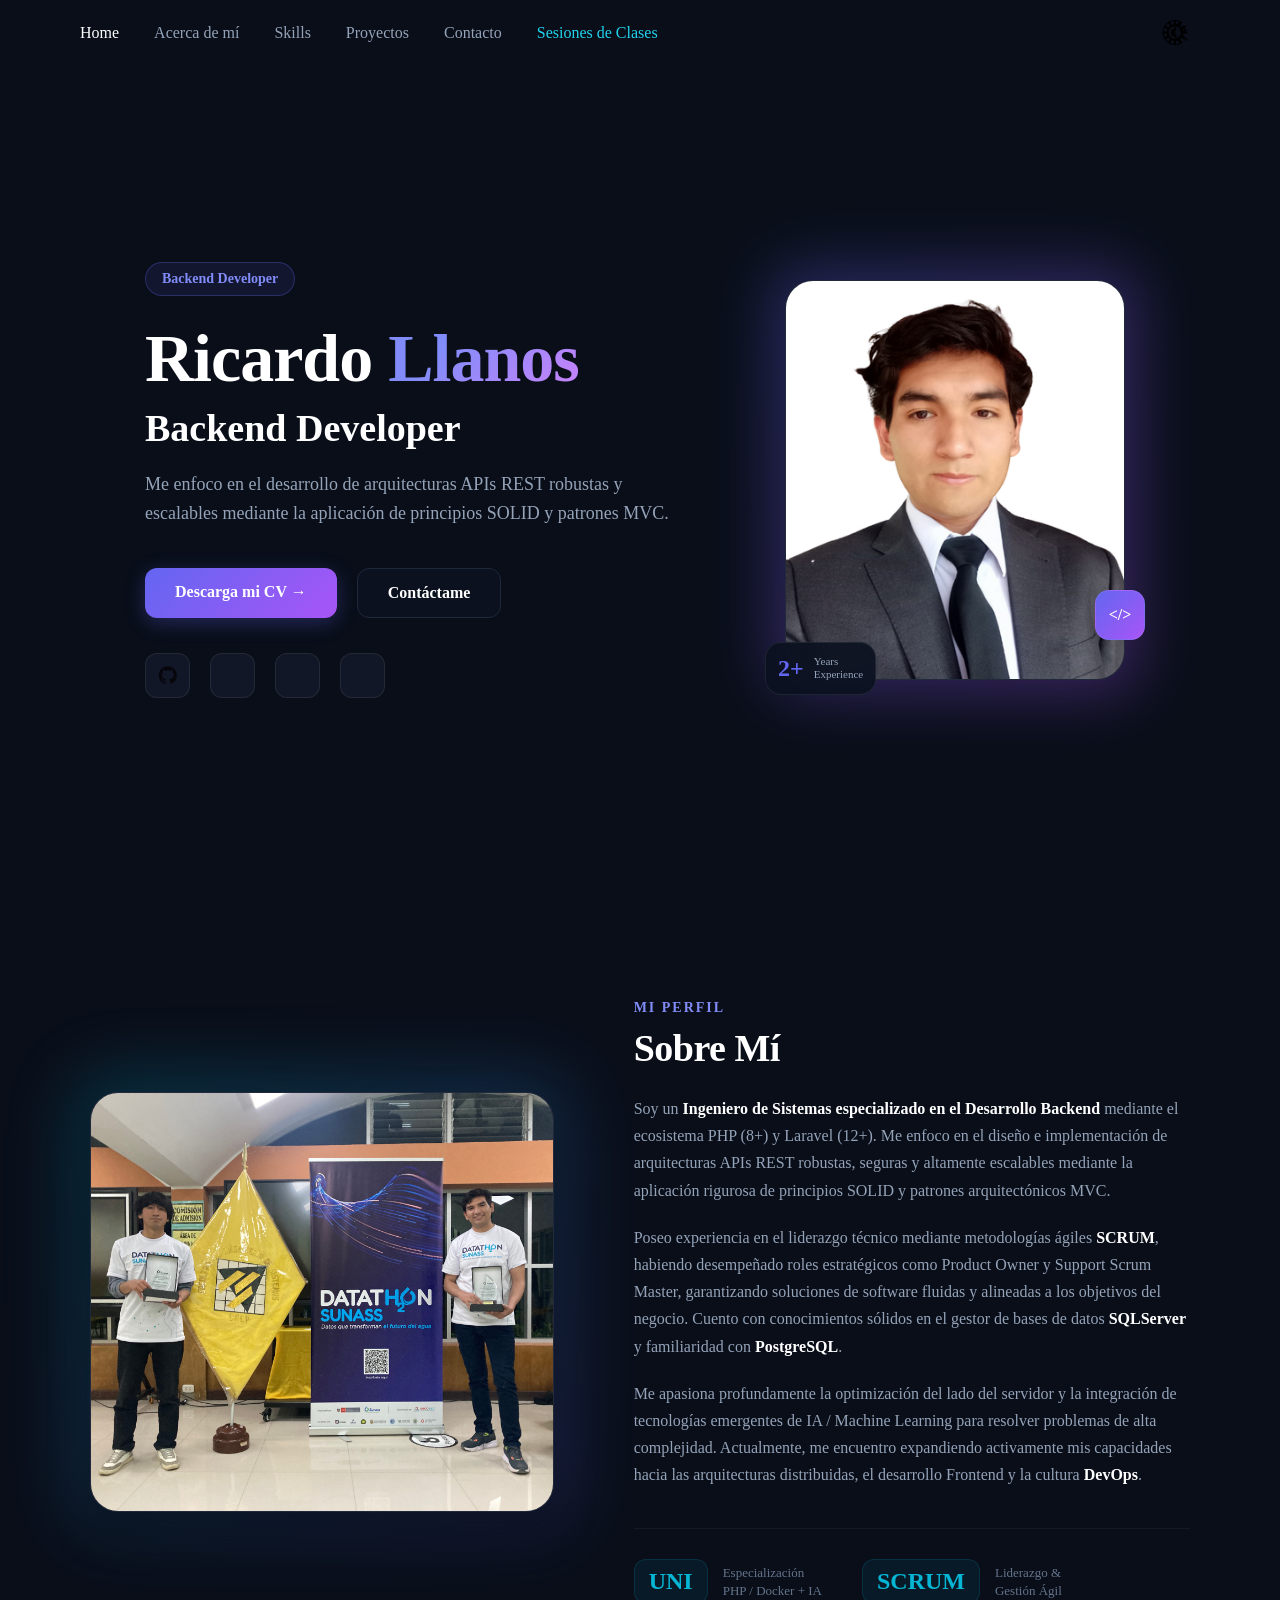
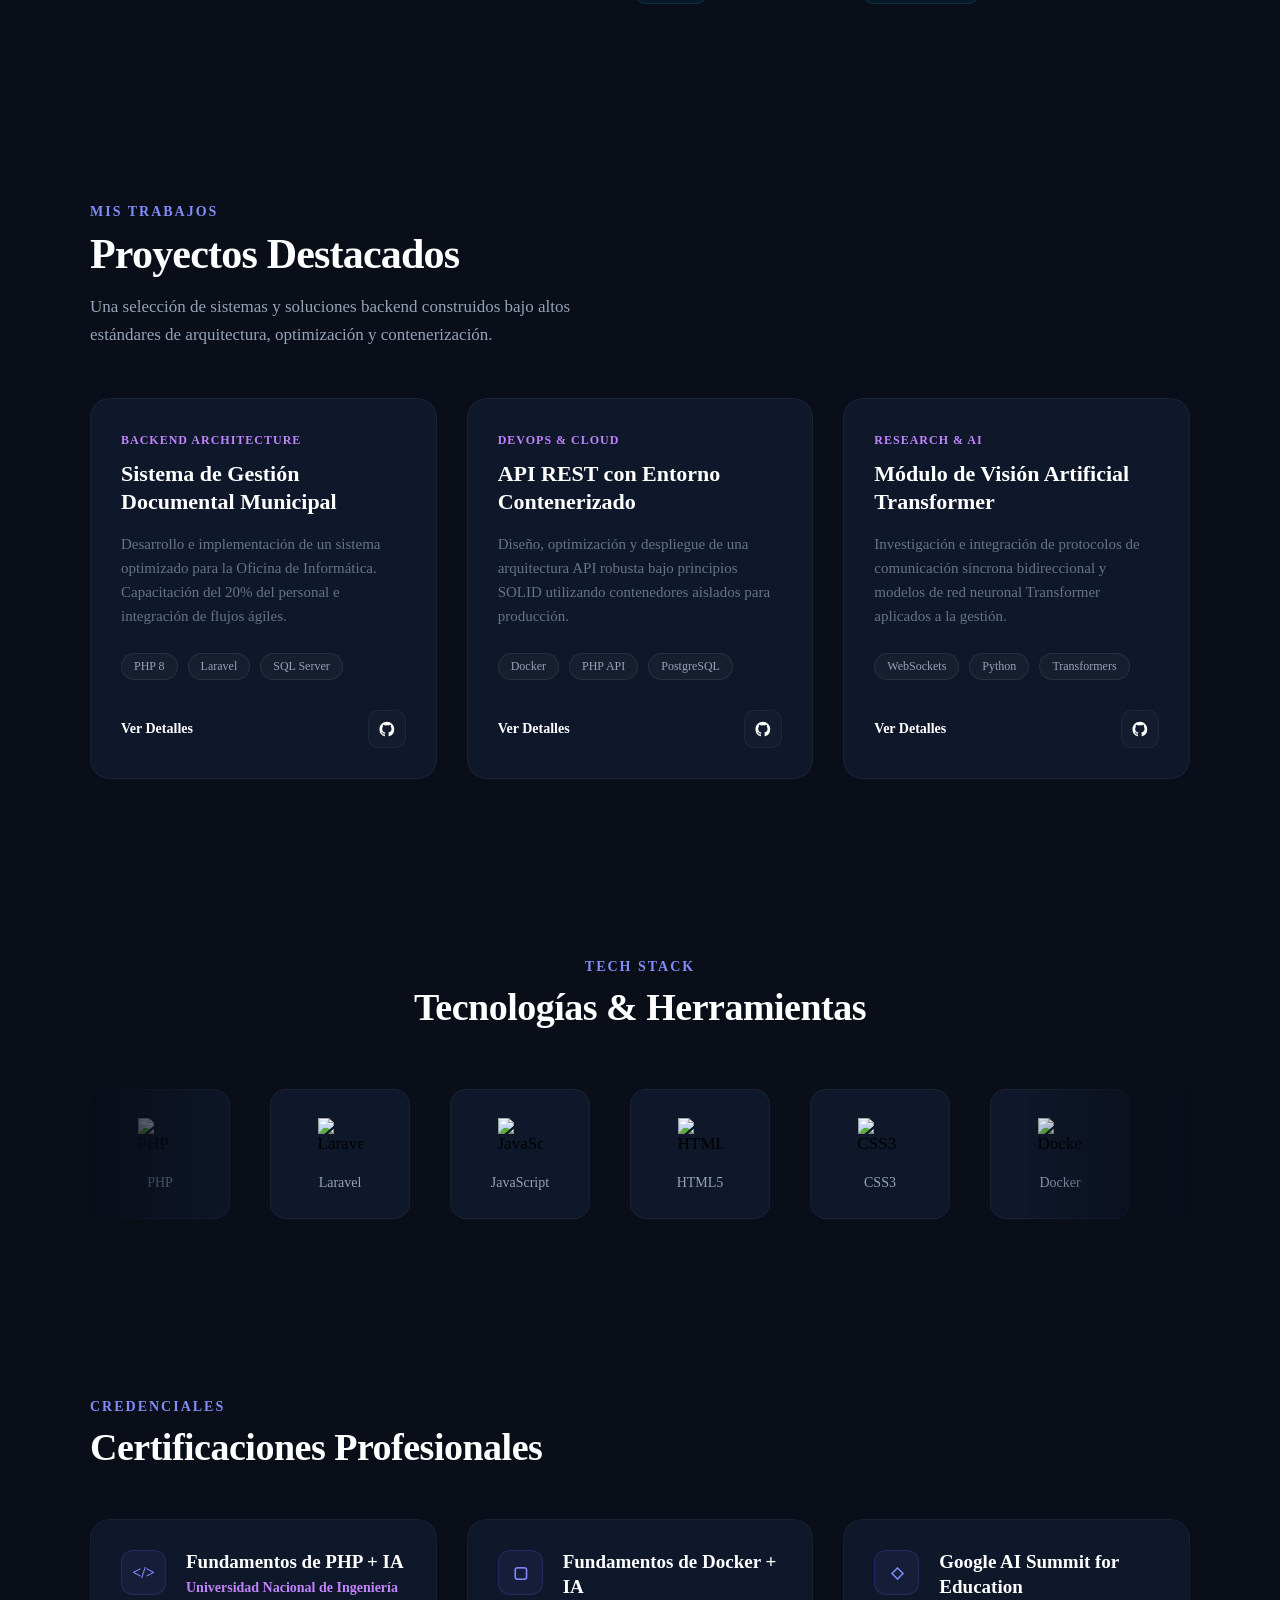
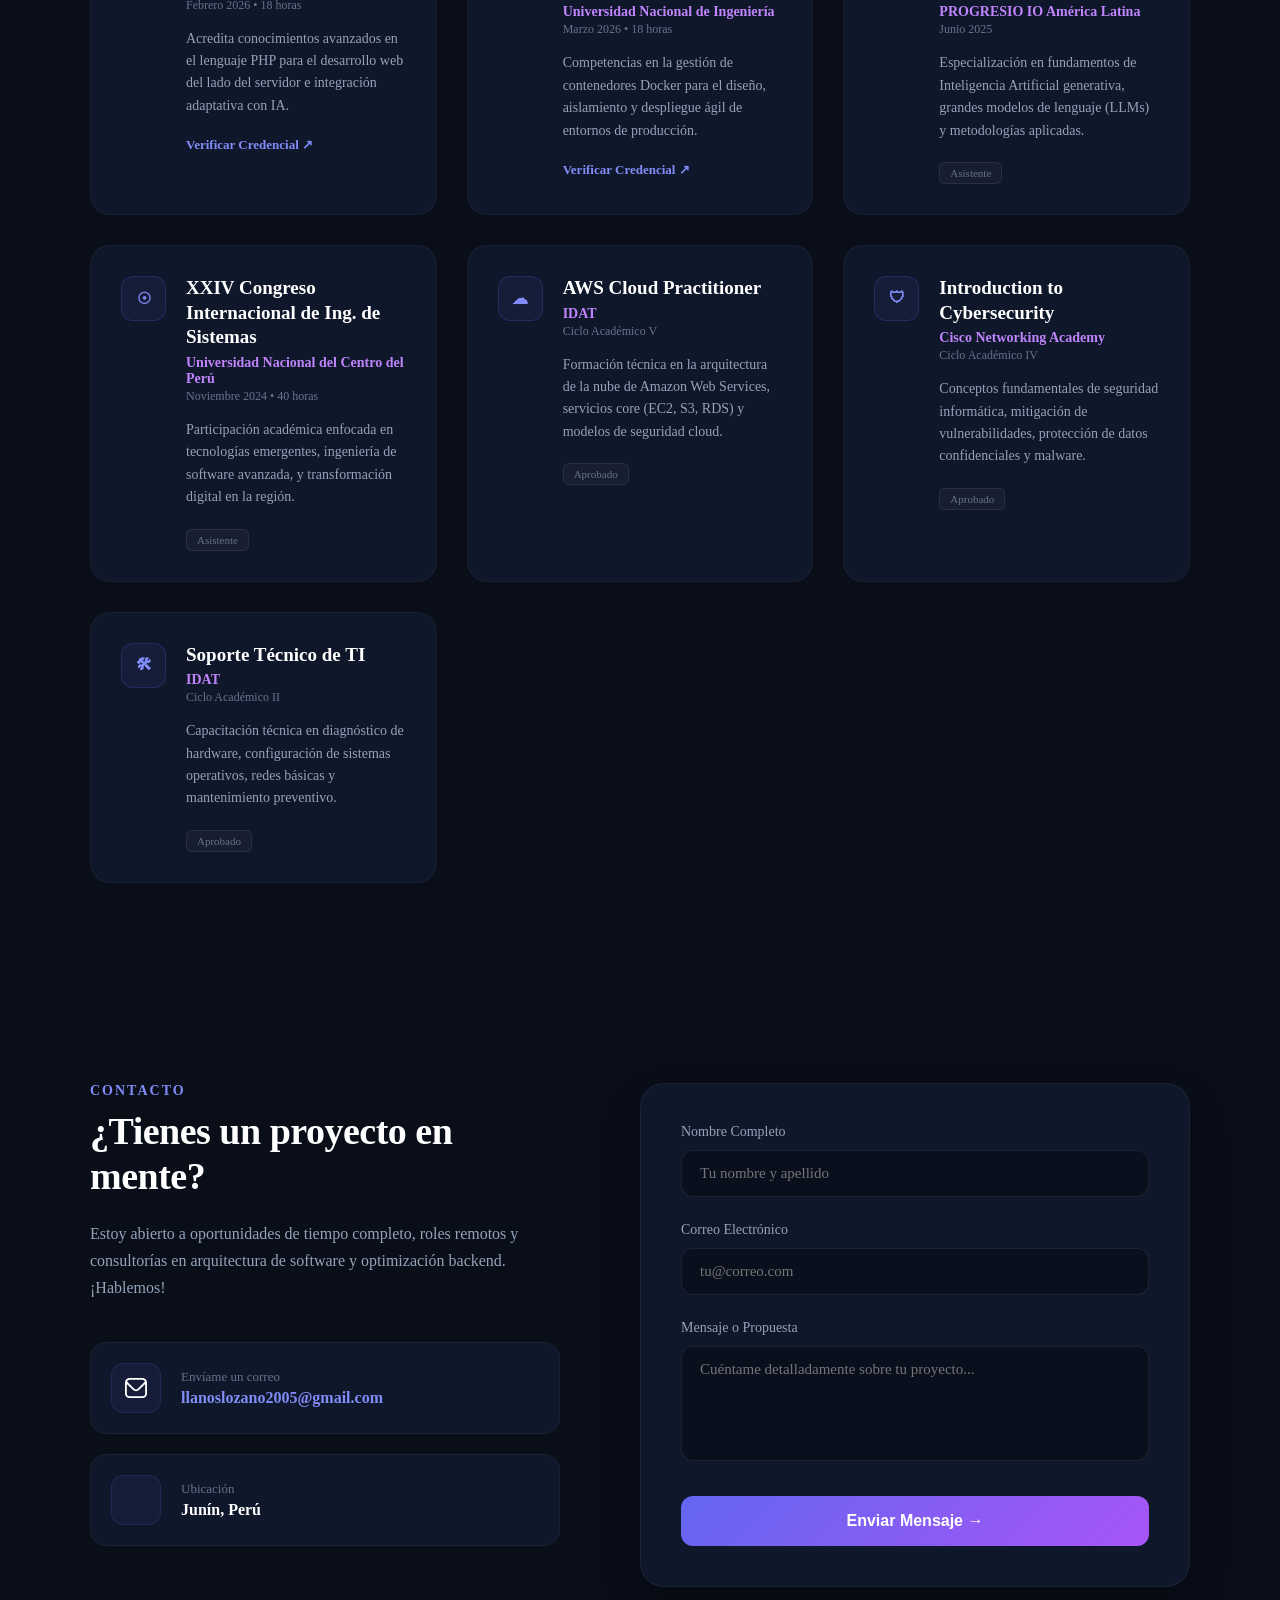
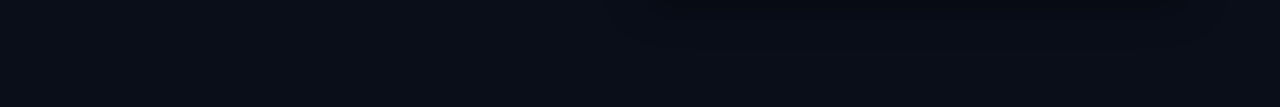
==== index.html @ 182a77c6 "Portfolio terminado" ====
<!DOCTYPE html>
<html lang="es">
    <head>
        <meta charset="UTF-8">
        <meta name="width" content="viewport=device-width, initial-scale=1.0">
        <title>Portafolio Personal</title>
        <link rel="stylesheet" href="public/css/styles.css">
        <link rel="stylesheet" href="public/css/navbar.css">
        <link rel="stylesheet" href="public/css/hero.css">
        <link rel="stylesheet" href="public/css/projects.css">
        <link rel="stylesheet" href="public/css/skills.css">
        <link rel="stylesheet" href="public/css/certifications.css">
        <link rel="stylesheet" href="public/css/about.css">
        <link rel="stylesheet" href="public/css/contact.css">
        <link rel="stylesheet" href="public/css/sesiones.css">
        
        <link rel="icon" href="">

        <script src="public/js/includeComponents.js" defer></script>
    </head>
    <body>
        <!-- Div principal que será sobreescrito en cada momento -->
        <div data-component="navbar">
            </div>

        <main>
            <div data-component="hero"></div>

            <div data-component="about"></div>
            
            <div data-component="projects"></div>

            <div data-component="skills"></div>
            <div data-component="certifications"></div>
            <div data-component="contact"></div>

            <div data-component="sesiones-clase"></div>
        </main>

    </body>
</html>
---- public/css/styles.css ----
* {
    box-sizing: border-box;
    padding: 0;
    margin: 0;
}

html{
    font-size: 62.5%;
}

:root{
    --var-light-background: #F9F9FD;
    --var-dark-background: #090E19;
}

body{
    /* width: 100%; */
    /* height: 100vh; */

    font-size: 1.7rem;
}
---- public/css/navbar.css ----
.navbar {
    display: flex;
    justify-content: space-between;
    align-items: center;
    padding: 2rem 8rem;
    background: transparent;
    position: fixed;
    top: 0;
    width: 100%;
    box-sizing: border-box;
    z-index: 1000;
}

.navbar-logo a {
    color: #ffffff;
    font-size: 2.4rem; /* Aumentado a 24px */
    font-weight: 700;
    text-decoration: none;
}

.navbar-logo .dot {
    color: #6366f1;
}

.navbar-links {
    display: flex;
    list-style: none;
    gap: 3.5rem; /* Más separación entre links */
    margin: 0;
    padding: 0;
}

.navbar-links a {
    color: #94a3b8;
    text-decoration: none;
    font-size: 1.6rem; /* Aumentado a 16px para que no sea imperceptible */
    font-weight: 500;
    transition: color 0.3s ease;
}

.navbar-links a:hover, 
.navbar-links a.active {
    color: #ffffff;
}

/* --- Corrección Técnica del Botón SVG Switch --- */
.theme-toggle {
    background: transparent;
    border: none;
    cursor: pointer;
    padding: 0;
    /* Le damos dimensiones explícitas al botón contenedor */
    width: 5rem;  /* 50px */
    height: 2.5rem; /* 25px */
    display: flex;
    align-items: center;
    justify-content: center;
}

.theme-icon-svg {
    width: 100%;
    height: 100%;
    /* Asegura que el SVG no se desborde ni se achique de forma extraña */
    display: block; 
}
---- public/css/hero.css ----
.hero-section {
    display: flex;
    align-items: center;
    justify-content: center;
    min-height: 100vh;
    width: 100%;
    /* Tu color de fondo exacto del archivo global */
    background-color: #090E19; 
    padding: 12rem 2rem 6rem 2rem;
    box-sizing: border-box;
}

.hero-container {
    display: grid;
    /* Forzamos dos columnas fijas: texto (55rem = 550px) y foto (36rem = 360px) */
    grid-template-columns: 55rem 36rem;
    /* La distancia exacta y controlada entre los dos bloques */
    gap: 8rem; 
    width: 100%;
    max-width: 100rem; /* Evita que se expandan más allá de 1000px en monitores grandes */
    align-items: center;
    justify-content: center;
}

/* --- Bloque de Información (Tamaños Escalados Correctamente) --- */
.hero-content {
    width: 100%;
}

.badge {
    background: rgba(99, 102, 241, 0.1);
    border: 0.1rem solid rgba(99, 102, 241, 0.3);
    color: #818cf8;
    padding: 0.8rem 1.6rem;
    border-radius: 5rem;
    font-size: 1.4rem; /* 14px */
    font-weight: 600;
    display: inline-block;
    margin-bottom: 2.5rem;
}

.hero-title {
    font-size: 6.8rem; /* 68px - Ahora sí se notará imponente */
    font-weight: 800;
    line-height: 1.1;
    color: #ffffff;
    margin-bottom: 1rem;
    letter-spacing: -0.1rem;
}

.text-gradient {
    background: linear-gradient(135deg, #818cf8 30%, #c084fc 90%);
    -webkit-background-clip: text;
    -webkit-text-fill-color: transparent;
}

.hero-subtitle {
    font-size: 3.8rem; /* 38px */
    font-weight: 700;
    color: #ffffff;
    margin-bottom: 2rem;
}

.hero-description {
    color: #94a3b8; /* Gris intermedio de alta legibilidad */
    font-size: 1.8rem; /* 18px */
    line-height: 1.6;
    margin-bottom: 4rem;
}

/* --- Botones --- */
.hero-actions {
    display: flex;
    gap: 2rem;
}

.btn {
    padding: 1.5rem 3rem;
    border-radius: 1.2rem;
    font-size: 1.6rem; /* 16px */
    font-weight: 600;
    text-decoration: none;
    transition: all 0.2s ease;
    display: inline-block;
}

.btn-primary {
    background: linear-gradient(135deg, #6366f1, #a855f7);
    color: white;
    box-shadow: 0 0.5rem 2rem rgba(99, 102, 241, 0.3);
}

.btn-secondary {
    border: 0.1rem solid #1e293b;
    color: white;
    background: rgba(15, 23, 42, 0.4);
}

/* --- Bloque de la Imagen --- */
.hero-visual {
    /* display: none; */
    display: flex;
    justify-content: center;
    width: 100%;
}

.profile-card-wrapper {
    position: relative;
    width: 34rem; /* Ancho fijo para la tarjeta */
    height: 40rem;
}

.profile-card-glow {
    position: absolute;
    top: -1.5rem; left: -1.5rem; right: -1.5rem; bottom: -1.5rem;
    background: linear-gradient(135deg, #6366f1, #a855f7);
    border-radius: 3.2rem;
    filter: blur(3rem);
    opacity: 0.3;
    z-index: 1;
}

.profile-card {
    position: relative;
    width: 100%;
    height: 100%;
    background: #0f172a;
    border: 0.1rem solid rgba(255, 255, 255, 0.08);
    border-radius: 2.8rem;
    overflow: hidden;
    z-index: 2;
}

.profile-img {
    width: 100%;
    height: 100%;
    object-fit: cover;
}

/* Badges Flotantes */
.floating-badge {
    position: absolute;
    background: rgba(11, 17, 32, 0.9);
    border: 0.1rem solid rgba(255, 255, 255, 0.08);
    backdrop-filter: blur(1.2rem);
    border-radius: 1.6rem;
    padding: 1.2rem;
    z-index: 3;
}

.badge-experience {
    bottom: -1.5rem;
    left: -2rem;
    display: flex;
    align-items: center;
    gap: 1rem;
}

.badge-number {
    font-size: 2.4rem;
    font-weight: 800;
    color: #6366f1;
}

.badge-text {
    font-size: 1.1rem;
    color: #94a3b8;
    line-height: 1.2;
}

.badge-code {
    bottom: 4rem;
    right: -2rem;
    background: linear-gradient(135deg, #6366f1, #a855f7);
    width: 5rem;
    height: 5rem;
    display: flex;
    align-items: center;
    justify-content: center;
    border-radius: 1.4rem;
}

.code-icon {
    font-size: 1.6rem;
    font-weight: 700;
    color: white;
}

/* --- Estilos para los nuevos Iconos de Redes Sociales --- */
.hero-socials {
    display: flex;
    gap: 2rem;
    margin-top: 3.5rem;
    align-items: center;
}

.social-link {
    display: flex;
    align-items: center;
    justify-content: center;
    width: 4.5rem;  /* 45px */
    height: 4.5rem; /* 45px */
    background: #111726; /* Fondo oscuro sutil para la burbuja del icono */
    border: 0.1rem solid rgba(255, 255, 255, 0.08);
    border-radius: 1.2rem;
    transition: all 0.2s ease;
    text-decoration: none;
}

.social-icon {
    width: 2.2rem;  /* 22px de tamaño interno */
    height: 2.2rem;
    fill: #ffffff;  /* Color por defecto para tus iconos dinámicos */
    transition: transform 0.2s ease;
}

/* Forzamos a blanco el icono de GitHub que trae un color oscuro por defecto en el path */
.social-link use[xlink\:href*="github"] {
    filter: invert(1) brightness(2);
}

/* Efectos Hover del diseño original */
.social-link:hover {
    background: rgba(99, 102, 241, 0.1);
    border-color: var(--accent-purple);
    transform: translateY(-0.3rem);
}

.social-link:hover .social-icon {
    transform: scale(1.1);
}

/* Media Queries - Responsivo */
@media (max-width: 1024px) {
    .hero-container {
        grid-template-columns: 1fr;
        gap: 4rem;
        max-width: 100%;
    }

    .hero-visual {
        width: 100%;
        max-width: 36rem;
        margin: 0 auto;
    }

    .profile-card-wrapper {
        width: 30rem;
        height: 35rem;
    }
}

@media (max-width: 768px) {
    .hero-section {
        padding: 8rem 1.5rem 4rem 1.5rem;
    }

    .hero-container {
        gap: 3rem;
    }

    .hero-title {
        font-size: 4.8rem;
    }

    .hero-subtitle {
        font-size: 2.8rem;
    }

    .hero-description {
        font-size: 1.6rem;
    }

    .hero-actions {
        flex-direction: column;
        gap: 1rem;
    }

    .btn {
        width: 100%;
        text-align: center;
    }

    .profile-card-wrapper {
        width: 25rem;
        height: 30rem;
    }
}
---- public/css/projects.css ----
.projects-section {
    display: flex;
    align-items: center;
    justify-content: center;
    width: 100%;
    background-color: #090E19; /* Mantiene tu fondo global */
    padding: 10rem 2rem;
    box-sizing: border-box;
}

.projects-container {
    display: flex;
    flex-direction: column;
    width: 100%;
    max-width: 110rem; /* Alineado exactamente con el ancho máximo del Hero */
    gap: 5rem;
}

/* --- Bloque de Encabezado Izquierdo --- */
.projects-header {
    max-width: 50rem;
    display: flex;
    flex-direction: column;
}

.projects-subtitle {
    color: #818cf8;
    font-size: 1.4rem;
    font-weight: 600;
    text-transform: uppercase;
    letter-spacing: 0.2rem;
    margin-bottom: 1rem;
}

.projects-title {
    font-size: 4.2rem; /* Tamaño proporcional y limpio */
    font-weight: 800;
    color: #ffffff;
    margin-bottom: 1.5rem;
    letter-spacing: -0.08rem;
}

.projects-description {
    color: #94a3b8;
    font-size: 1.7rem;
    line-height: 1.6;
}

/* --- Cuadrícula de Tarjetas (Grid de 3 Columnas) --- */
.projects-grid {
    display: grid;
    grid-template-columns: repeat(auto-fit, minmax(32rem, 1fr));
    gap: 3rem;
    width: 100%;
}

/* --- Tarjeta Estilo Minimalista/Glow --- */
.project-card {
    background: #0f172a;
    border: 0.1rem solid rgba(255, 255, 255, 0.05);
    border-radius: 2rem;
    padding: 3rem;
    display: flex;
    flex-direction: column;
    justify-content: space-between;
    transition: all 0.3s ease;
    position: relative;
}

.project-card:hover {
    transform: translateY(-0.5rem);
    border-color: rgba(99, 102, 241, 0.3);
    box-shadow: 0 1rem 3rem rgba(0, 0, 0, 0.4);
}

.project-category {
    color: #c084fc; /* Morado neón sutil */
    font-size: 1.2rem;
    font-weight: 600;
    text-transform: uppercase;
    letter-spacing: 0.1rem;
    display: inline-block;
    margin-bottom: 1.2rem;
}

.project-card-title {
    font-size: 2.2rem;
    font-weight: 700;
    color: #ffffff;
    margin-bottom: 1.5rem;
    line-height: 1.3;
}

.project-card-description {
    color: #64748b;
    font-size: 1.5rem;
    line-height: 1.6;
    margin-bottom: 2.5rem;
}

/* --- Etiquetas de Tecnologías --- */
.project-tags {
    display: flex;
    flex-wrap: wrap;
    gap: 1rem;
    margin-bottom: 3rem;
}

.tag {
    background: rgba(255, 255, 255, 0.03);
    border: 0.1rem solid rgba(255, 255, 255, 0.08);
    color: #94a3b8;
    padding: 0.5rem 1.2rem;
    border-radius: 5rem;
    font-size: 1.2rem;
    font-weight: 500;
}

/* --- Enlaces de Acción Internos --- */
.project-links {
    display: flex;
    align-items: center;
    justify-content: space-between;
    margin-top: auto; /* Empuja los botones al final de la tarjeta */
}

.btn-project-primary {
    color: #ffffff;
    font-size: 1.4rem;
    font-weight: 600;
    text-decoration: none;
    transition: color 0.2s ease;
}

.btn-project-primary:hover {
    color: #818cf8;
}

.btn-project-icon {
    display: flex;
    align-items: center;
    justify-content: center;
    width: 3.8rem;
    height: 3.8rem;
    background: rgba(255, 255, 255, 0.02);
    border: 0.1rem solid rgba(255, 255, 255, 0.05);
    border-radius: 1rem;
    transition: all 0.2s ease;
}

.btn-project-icon svg {
    width: 1.8rem;
    height: 1.8rem;
    filter: invert(1) brightness(2); /* Mantiene tu icono de GitHub blanco */
}

.btn-project-icon:hover {
    background: rgba(99, 102, 241, 0.1);
    border-color: #6366f1;
}
---- public/css/skills.css ----
.skills-section {
    display: flex;
    align-items: center;
    justify-content: center;
    width: 100%;
    background-color: #090E19; /* Tu color de fondo global */
    padding: 8rem 2rem;
    box-sizing: border-box;
    overflow: hidden;
}

.skills-container {
    display: flex;
    flex-direction: column;
    width: 100%;
    max-width: 110rem; /* Mismo límite horizontal del Hero y Proyectos */
    gap: 4rem;
}

/* --- Encabezado centrado al estilo de la sección --- */
.skills-header {
    text-align: center;
    display: flex;
    flex-direction: column;
    align-items: center;
}

.skills-subtitle {
    color: #818cf8;
    font-size: 1.4rem;
    font-weight: 600;
    text-transform: uppercase;
    letter-spacing: 0.2rem;
    margin-bottom: 1rem;
}

.skills-title {
    font-size: 3.8rem;
    font-weight: 800;
    color: #ffffff;
    letter-spacing: -0.05rem;
}

/* --- Contenedor del Carrusel (Maneja el efecto difuminado) --- */
.skills-slider-wrapper {
    position: relative;
    width: 100%;
    overflow: hidden;
    padding: 2rem 0;
    /* Crea la máscara de degradado en los extremos (Mockup guía) */
    mask-image: linear-gradient(to right, transparent, #000 15%, #000 85%, transparent);
    -webkit-mask-image: linear-gradient(to right, transparent, #000 15%, #000 85%, transparent);
}

/* --- El riel de animación que desplaza los grupos --- */
.skills-track {
    display: flex;
    width: max-content;
}

.skills-group {
    display: flex;
    align-items: center;
    justify-content: space-around;
    gap: 4rem; /* Separación simétrica de las tarjetas */
    padding-right: 4rem; /* Asegura un espaciado continuo con el clon */
    /* Animación lineal infinita: tarda 25s en dar una vuelta completa */
    animation: scroll-infinite 25s linear infinite;
}

/* Pausa la animación cuando el usuario pone el cursor encima (Interactividad fluida) */
.skills-slider-wrapper:hover .skills-group {
    animation-play-state: paused;
}

/* --- Estilo de Tarjeta Individual --- */
.skill-card {
    background: #0f172a;
    border: 0.1rem solid rgba(255, 255, 255, 0.05);
    border-radius: 1.6rem;
    width: 14rem;   /* Ancho fijo proporcional */
    height: 13rem;  /* Alto fijo proporcional */
    display: flex;
    flex-direction: column;
    align-items: center;
    justify-content: center;
    gap: 1.2rem;
    transition: all 0.3s ease;
    cursor: default;
}

.skill-card img {
    width: 4.5rem; /* Tamaño óptimo del logo */
    height: 4.5rem;
    object-fit: contain;
    transition: transform 0.3s ease;
}

.skill-card span {
    color: #94a3b8;
    font-size: 1.4rem;
    font-weight: 500;
    transition: color 0.3s ease;
}

/* Forzamos filtro blanco al logo de GitHub para que contraste */
.skill-card img.icon-white {
    filter: invert(1) brightness(2);
}

/* --- Efecto Hover (Iluminación sutil al diseño) --- */
.skill-card:hover {
    transform: translateY(-0.4rem);
    border-color: rgba(99, 102, 241, 0.25);
    background: rgba(15, 23, 42, 0.8);
    box-shadow: 0 0.8rem 2rem rgba(0, 0, 0, 0.3);
}

.skill-card:hover img {
    transform: scale(1.1);
}

.skill-card:hover span {
    color: #ffffff;
}

/* --- Keyframes de la Animación de Desplazamiento --- */
@keyframes scroll-infinite {
    0% {
        transform: translateX(0);
    }
    100% {
        /* Desplaza exactamente el 100% de un grupo completo */
        transform: translateX(-100%);
    }
}
---- public/css/certifications.css ----
.certifications-section {
    display: flex;
    align-items: center;
    justify-content: center;
    width: 100%;
    background-color: #090E19; /* Tu color de fondo global */
    padding: 8rem 2rem 10rem 2rem; /* Espaciado proporcional */
    box-sizing: border-box;
}

.certifications-container {
    display: flex;
    flex-direction: column;
    width: 100%;
    max-width: 110rem; /* Ajustado perfectamente al layout del Hero y Proyectos */
    gap: 5rem;
}

/* --- Encabezado --- */
.certifications-header {
    display: flex;
    flex-direction: column;
}

.certifications-subtitle {
    color: #818cf8;
    font-size: 1.4rem;
    font-weight: 600;
    text-transform: uppercase;
    letter-spacing: 0.2rem;
    margin-bottom: 1rem;
}

.certifications-title {
    font-size: 3.8rem;
    font-weight: 800;
    color: #ffffff;
    letter-spacing: -0.05rem;
}

/* --- Cuadrícula Rejilla de Certificados --- */
.certifications-grid {
    display: grid;
    /* Genera columnas simétricas basadas en tu mockup, mínimo de 320px */
    grid-template-columns: repeat(auto-fit, minmax(32rem, 1fr));
    gap: 3rem;
    width: 100%;
}

/* --- Estilo de Tarjeta (Cuadros de Referencia) --- */
.certification-card {
    background: #0f172a;
    border: 0.1rem solid rgba(255, 255, 255, 0.04);
    border-radius: 2rem;
    padding: 3rem;
    display: flex;
    gap: 2rem; /* Separa el icono decorativo del texto */
    align-items: flex-start;
    transition: all 0.3s ease;
}

.certification-card:hover {
    transform: translateY(-0.4rem);
    border-color: rgba(168, 85, 247, 0.25); /* Glow morado neón sutil al pasar el mouse */
    box-shadow: 0 1rem 3rem rgba(0, 0, 0, 0.35);
}

/* --- Contenedor del Icono --- */
.cert-icon-wrapper {
    background: rgba(99, 102, 241, 0.08);
    border: 0.1rem solid rgba(99, 102, 241, 0.2);
    width: 4.5rem;
    height: 4.5rem;
    border-radius: 1.2rem;
    display: flex;
    align-items: center;
    justify-content: center;
    flex-shrink: 0; /* Evita que el cuadro del icono se deforme si hay mucho texto */
}

.cert-icon {
    font-size: 1.6rem;
    font-weight: 700;
    color: #818cf8;
}

/* --- Textos de Información Interna --- */
.cert-info {
    display: flex;
    flex-direction: column;
    width: 100%;
}

.cert-card-title {
    font-size: 1.9rem;
    font-weight: 700;
    color: #ffffff;
    line-height: 1.3;
    margin-bottom: 0.5rem;
}

.cert-issuer {
    color: #c084fc; /* Tono morado sutil para la entidad */
    font-size: 1.4rem;
    font-weight: 600;
    margin-bottom: 0.2rem;
}

.cert-date {
    color: #64748b;
    font-size: 1.2rem;
    font-weight: 500;
    margin-bottom: 1.5rem;
}

.cert-description {
    color: #94a3b8;
    font-size: 1.4rem;
    line-height: 1.6;
    margin-bottom: 2rem;
}

/* --- Enlaces de Verificación de Credenciales --- */
.btn-cert-verify {
    color: #818cf8;
    font-size: 1.3rem;
    font-weight: 600;
    text-decoration: none;
    align-self: flex-start;
    transition: color 0.2s ease;
}

.btn-cert-verify:hover {
    color: #c084fc;
    text-decoration: underline;
}

/* Estado de asistencia o complementario */
.cert-status-badge {
    background: rgba(255, 255, 255, 0.03);
    border: 0.1rem solid rgba(255, 255, 255, 0.08);
    color: #64748b;
    padding: 0.4rem 1rem;
    border-radius: 0.6rem;
    font-size: 1.1rem;
    font-weight: 500;
    align-self: flex-start;
}
---- public/css/about.css ----
.about-section {
    display: flex;
    align-items: center;
    justify-content: center;
    width: 100%;
    background-color: #090E19; /* Tu color de fondo global */
    padding: 10rem 2rem;
    box-sizing: border-box;
    overflow: hidden;
}

.about-container {
    display: flex;
    align-items: center;
    justify-content: center;
    width: 100%;
    max-width: 110rem; /* Mismo límite horizontal de las demás secciones */
    gap: 8rem; /* Separación balanceada entre la foto y el texto */
}

/* --- Bloque Izquierdo: Estructura de la Foto --- */
.about-visual {
    flex: 1;
    display: flex;
    justify-content: flex-start;
    min-width: 34rem;
}

.about-image-wrapper {
    position: relative;
    width: 100%;
    height: 42rem;
}

/* Destello de neón cyan/azul en el fondo de la foto para variar sutilmente del Hero */
.about-image-glow {
    position: absolute;
    top: -1.5rem; left: -1.5rem; right: -1.5rem; bottom: -1.5rem;
    background: linear-gradient(135deg, #06b6d4, #6366f1);
    border-radius: 3.2rem;
    filter: blur(3.5rem);
    opacity: 0.25;
    z-index: 1;
}

.about-card {
    position: relative;
    width: 100%;
    height: 100%;
    background: #0f172a;
    border: 0.1rem solid rgba(255, 255, 255, 0.08);
    border-radius: 2.8rem;
    overflow: hidden;
    z-index: 2;
    box-shadow: 0 2rem 4rem rgba(0, 0, 0, 0.4);
}

.about-img {
    width: 100%;
    height: 100%;
    object-fit: cover; /* Ajusta la foto perfectamente sin deformarla */
}

/* --- Bloque Derecho: Texto e Información --- */
.about-content {
    flex: 1.2;
    max-width: 60rem;
    display: flex;
    flex-direction: column;
}

.about-subtitle {
    color: #818cf8;
    font-size: 1.4rem;
    font-weight: 600;
    text-transform: uppercase;
    letter-spacing: 0.2rem;
    margin-bottom: 1rem;
}

.about-title {
    font-size: 3.8rem;
    font-weight: 800;
    color: #ffffff;
    margin-bottom: 2.5rem;
    letter-spacing: -0.05rem;
}

.about-description {
    color: #94a3b8; /* Gris intermedio de alta legibilidad */
    font-size: 1.6rem; /* 16px */
    line-height: 1.7;
    margin-bottom: 2rem;
}

.about-description strong {
    color: #ffffff; /* Destaca los textos fuertes en blanco nítido */
    font-weight: 600;
}

/* --- Bloque de Datos Destacados (Highlights) --- */
.about-highlights {
    display: flex;
    gap: 4rem;
    margin-top: 2rem;
    border-top: 0.1rem solid rgba(255, 255, 255, 0.05);
    padding-top: 3rem;
}

.highlight-item {
    display: flex;
    align-items: center;
    gap: 1.5rem;
}

.highlight-number {
    font-size: 2.4rem;
    font-weight: 800;
    color: #06b6d4; /* Color cyan neón */
    background: rgba(6, 182, 212, 0.08);
    padding: 0.8rem 1.4rem;
    border-radius: 1.2rem;
    border: 0.1rem solid rgba(6, 182, 212, 0.15);
}

.highlight-text {
    font-size: 1.3rem;
    color: #64748b;
    line-height: 1.4;
    font-weight: 500;
}
---- public/css/contact.css ----
.contact-section {
    display: flex;
    align-items: center;
    justify-content: center;
    width: 100%;
    background-color: #090E19; /* Fondo unificado */
    padding: 10rem 2rem 12rem 2rem; /* Margen inferior holgado para cerrar la página */
    box-sizing: border-box;
}

.contact-container {
    display: flex;
    align-items: flex-start;
    justify-content: space-between;
    width: 100%;
    max-width: 110rem; /* Alineación perfecta con Hero, About y Proyectos */
    gap: 8rem;
}

/* --- BLOQUE IZQUIERDO: INFORMACIÓN --- */
.contact-info-block {
    flex: 1;
    display: flex;
    flex-direction: column;
    max-width: 50rem;
    width: 100%;
}

.contact-subtitle {
    color: #818cf8;
    font-size: 1.4rem;
    font-weight: 600;
    text-transform: uppercase;
    letter-spacing: 0.2rem;
    margin-bottom: 1rem;
}

.contact-title {
    font-size: 3.8rem;
    font-weight: 800;
    color: #ffffff;
    margin-bottom: 2rem;
    letter-spacing: -0.05rem;
    line-height: 1.2;
}

.contact-description {
    color: #94a3b8;
    font-size: 1.6rem;
    line-height: 1.7;
    margin-bottom: 4rem;
}

.contact-cards-wrapper {
    display: flex;
    flex-direction: column;
    gap: 2rem;
}

.contact-detail-card {
    display: flex;
    align-items: center;
    gap: 2rem;
    background: #0f172a;
    border: 0.1rem solid rgba(255, 255, 255, 0.04);
    padding: 2rem;
    border-radius: 1.6rem;
}

.contact-icon-box {
    background: rgba(99, 102, 241, 0.08);
    border: 0.1rem solid rgba(99, 102, 241, 0.15);
    width: 5rem;
    height: 5rem;
    border-radius: 1.2rem;
    display: flex;
    align-items: center;
    justify-content: center;
    flex-shrink: 0;
}

.contact-svg-icon {
    width: 2.2rem;
    height: 2.2rem;
    /* Fuerza los vectores negros internos de tus iconos a blanco brillante */
    filter: invert(1) brightness(2); 
}

.contact-detail-text {
    display: flex;
    flex-direction: column;
    gap: 0.4rem;
}

.detail-label {
    color: #64748b;
    font-size: 1.3rem;
    font-weight: 500;
}

.detail-value {
    color: #818cf8;
    font-size: 1.6rem;
    font-weight: 600;
    text-decoration: none;
    transition: color 0.2s ease;
}

.detail-value.text-white {
    color: #ffffff;
}

a.detail-value:hover {
    color: #c084fc;
}

/* --- BLOQUE DERECHO: FORMULARIO --- */
.contact-form-block {
    flex: 1;
    background: #0f172a;
    border: 0.1rem solid rgba(255, 255, 255, 0.05);
    border-radius: 2.4rem;
    padding: 4rem;
    width: 100%;
    min-width: 34rem;
    max-width: 55rem;
    box-shadow: 0 2rem 4rem rgba(0, 0, 0, 0.3);
}

.contact-form {
    display: flex;
    flex-direction: column;
    gap: 2.5rem;
}

.form-group {
    display: flex;
    flex-direction: column;
    gap: 1rem;
}

.form-label {
    color: #94a3b8;
    font-size: 1.4rem;
    font-weight: 500;
}

.form-input, 
.form-textarea {
    background: rgba(9, 14, 25, 0.7);
    border: 0.1rem solid rgba(255, 255, 255, 0.08);
    border-radius: 1.2rem;
    padding: 1.4rem 1.8rem;
    color: #ffffff;
    font-size: 1.5rem;
    outline: none;
    font-family: inherit;
    transition: all 0.2s ease;
}

.form-input:focus, 
.form-textarea:focus {
    border-color: #6366f1;
    box-shadow: 0 0 0 0.3rem rgba(99, 102, 241, 0.15);
    background: rgba(9, 14, 25, 0.9);
}

.form-textarea {
    resize: none; /* Evita que el usuario deforme la tarjeta manualmente */
}

/* --- BOTÓN DE ENVÍO PRINCIPAL --- */
.btn-submit {
    background: linear-gradient(135deg, #6366f1, #a855f7);
    color: #ffffff;
    border: none;
    border-radius: 1.2rem;
    padding: 1.6rem;
    font-size: 1.6rem;
    font-weight: 600;
    cursor: pointer;
    transition: all 0.3s ease;
    margin-top: 1rem;
}

.btn-submit:hover {
    transform: translateY(-0.2rem);
    box-shadow: 0 1rem 2rem rgba(99, 102, 241, 0.3);
    filter: brightness(1.1);
}

.btn-submit:active {
    transform: translateY(0);
}

/* Asegura que los campos tengan transiciones fluidas al ser seleccionados */
.form-input, 
.form-textarea {
    background: rgba(9, 14, 25, 0.7);
    border: 0.1rem solid rgba(255, 255, 255, 0.08);
    border-radius: 1.2rem;
    padding: 1.4rem 1.8rem;
    color: #ffffff;
    font-size: 1.5rem;
    outline: none;
    font-family: inherit;
    transition: all 0.2s ease-in-out;
}

/* Efecto focus al rellenar el formulario */
.form-input:focus, 
.form-textarea:focus {
    border-color: #6366f1;
    box-shadow: 0 0 0 0.3rem rgba(99, 102, 241, 0.15);
    background: rgba(9, 14, 25, 0.9);
}
---- public/css/sesiones.css ----
.sesiones-wrapper {
    width: 100%;
    background-color: #090E19; /* Tu fondo global */
    padding: 12rem 2rem 10rem 2rem;
    box-sizing: border-box;
    display: none; /* 🌟 Oculto por defecto. Solo JavaScript lo activará */
}

.sesiones-container {
    width: 100%;
    max-width: 90rem; /* Más angosto estilo blog para lectura fluida */
    margin: 0 auto;
    display: flex;
    flex-direction: column;
    gap: 5rem;
}

/* --- Encabezado --- */
.sesiones-header {
    text-align: center;
}

.sesiones-subtitle {
    color: #06b6d4; /* Color cian neón educativo */
    font-size: 1.4rem;
    font-weight: 600;
    text-transform: uppercase;
    letter-spacing: 0.2rem;
}

.sesiones-title {
    font-size: 4rem;
    font-weight: 800;
    color: #ffffff;
    margin: 1rem 0 1.5rem 0;
}

.sesiones-description {
    color: #64748b;
    font-size: 1.6rem;
    line-height: 1.6;
    max-width: 65rem;
    margin: 0 auto;
}

/* --- Cronograma Semanal --- */
.sesiones-timeline {
    display: flex;
    flex-direction: column;
    gap: 3rem;
}

.sesion-card {
    background: #0f172a;
    border: 0.1rem solid rgba(255, 255, 255, 0.04);
    border-radius: 2rem;
    padding: 3rem;
    display: flex;
    gap: 2.5rem;
    align-items: flex-start;
    transition: transform 0.2s ease;
}

.sesion-card:hover {
    transform: translateX(0.5rem); /* Efecto de empuje lateral sutil */
    border-color: rgba(6, 182, 212, 0.2);
}

/* El logo circular (S1, S2...) */
.sesion-badge-logo {
    background: linear-gradient(135deg, #06b6d4, #6366f1);
    color: #ffffff;
    font-size: 1.8rem;
    font-weight: 800;
    width: 5.5rem;
    height: 5.5rem;
    border-radius: 50%; /* Perfecto círculo */
    display: flex;
    align-items: center;
    justify-content: center;
    flex-shrink: 0;
    box-shadow: 0 0.4rem 1.5rem rgba(6, 182, 212, 0.25);
}

.sesion-body {
    display: flex;
    flex-direction: column;
    width: 100%;
}

/* Título de la semana con fondo resaltado sutil */
.sesion-week-title {
    font-size: 2rem;
    font-weight: 700;
    color: #ffffff;
    line-height: 1.4;
    margin-bottom: 1.2rem;
    background: rgba(255, 255, 255, 0.02);
    padding: 0.6rem 1.2rem;
    border-left: 0.3rem solid #06b6d4; /* Línea de acento cian */
    border-radius: 0 0.8rem 0.8rem 0;
}

.sesion-text {
    color: #94a3b8;
    font-size: 1.5rem;
    line-height: 1.6;
    margin-bottom: 2rem;
}

/* --- Herramientas Usadas --- */
.sesion-tools {
    display: flex;
    flex-wrap: wrap;
    gap: 1rem;
}

.tool-tag {
    background: rgba(6, 182, 212, 0.06);
    border: 0.1rem solid rgba(6, 182, 212, 0.15);
    color: #22d3ee; /* Texto iluminado */
    padding: 0.5rem 1.4rem;
    border-radius: 0.8rem;
    font-size: 1.2rem;
    font-weight: 600;
}
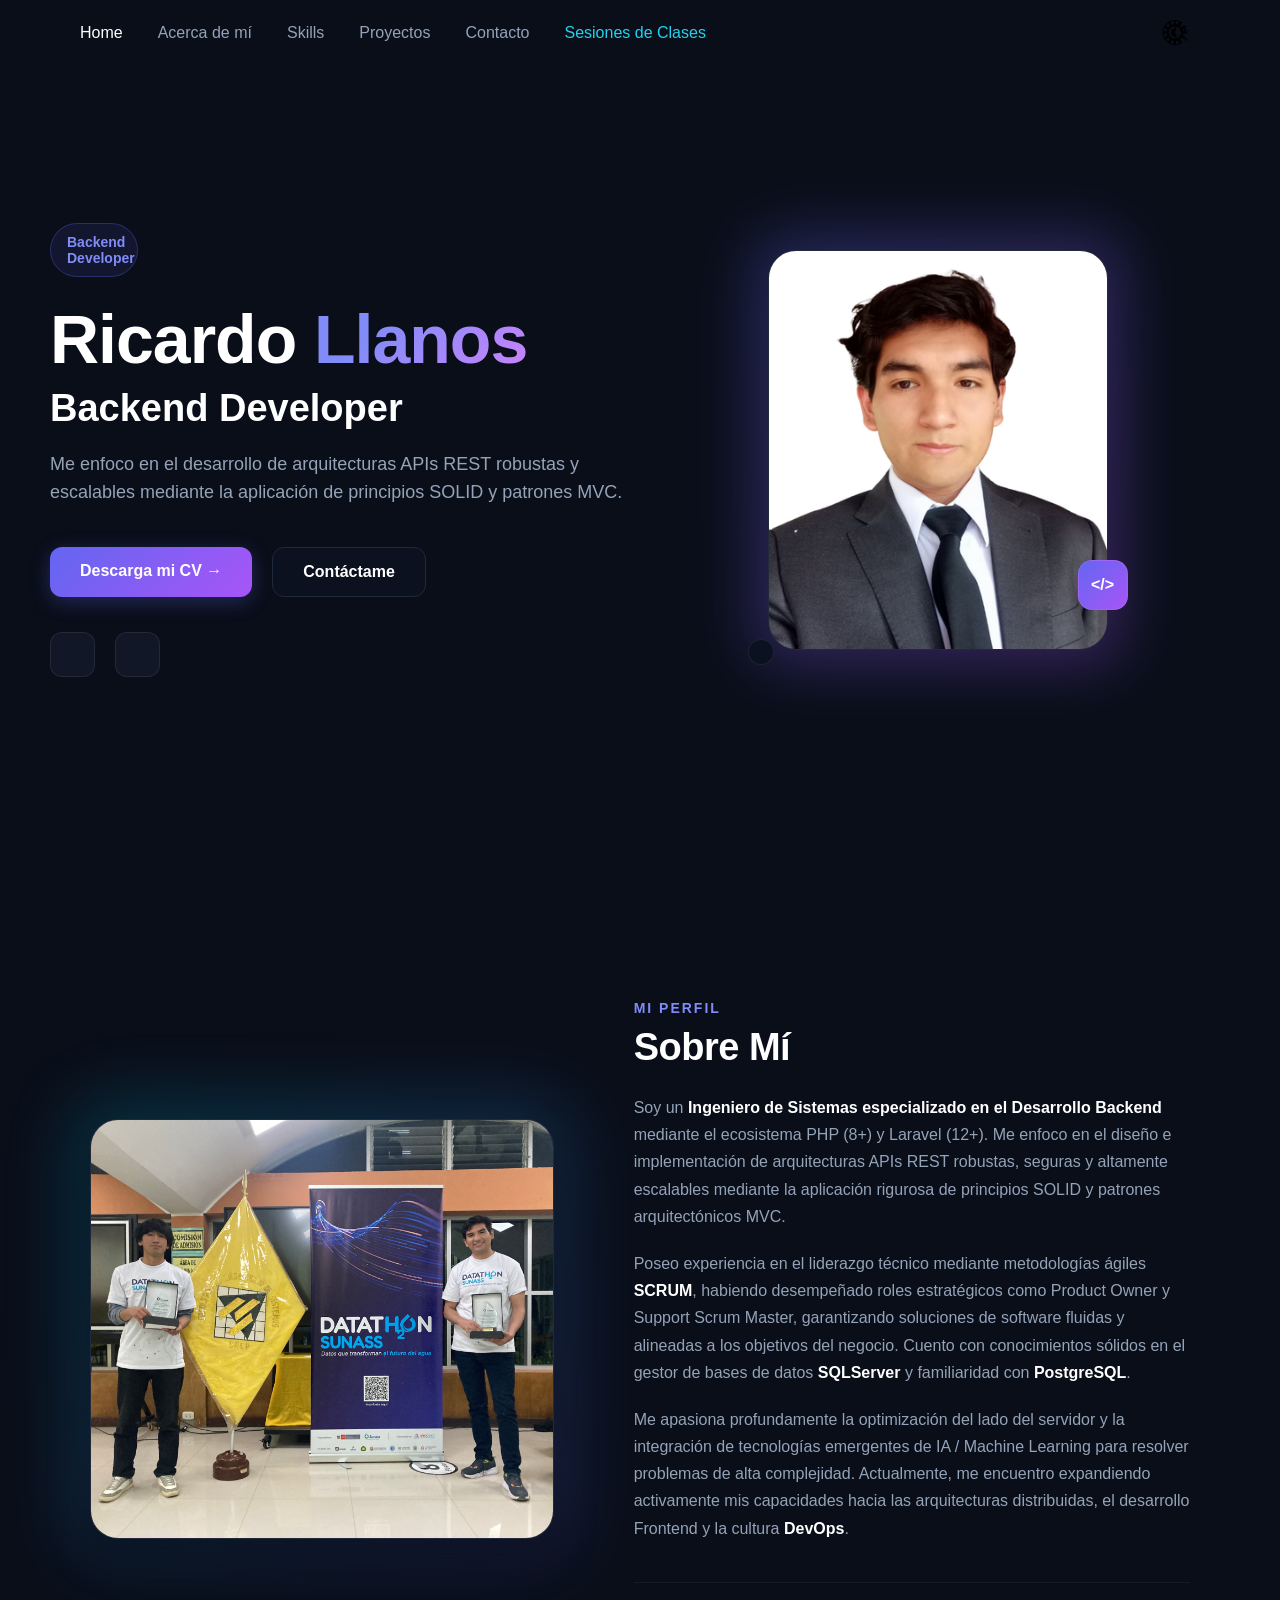
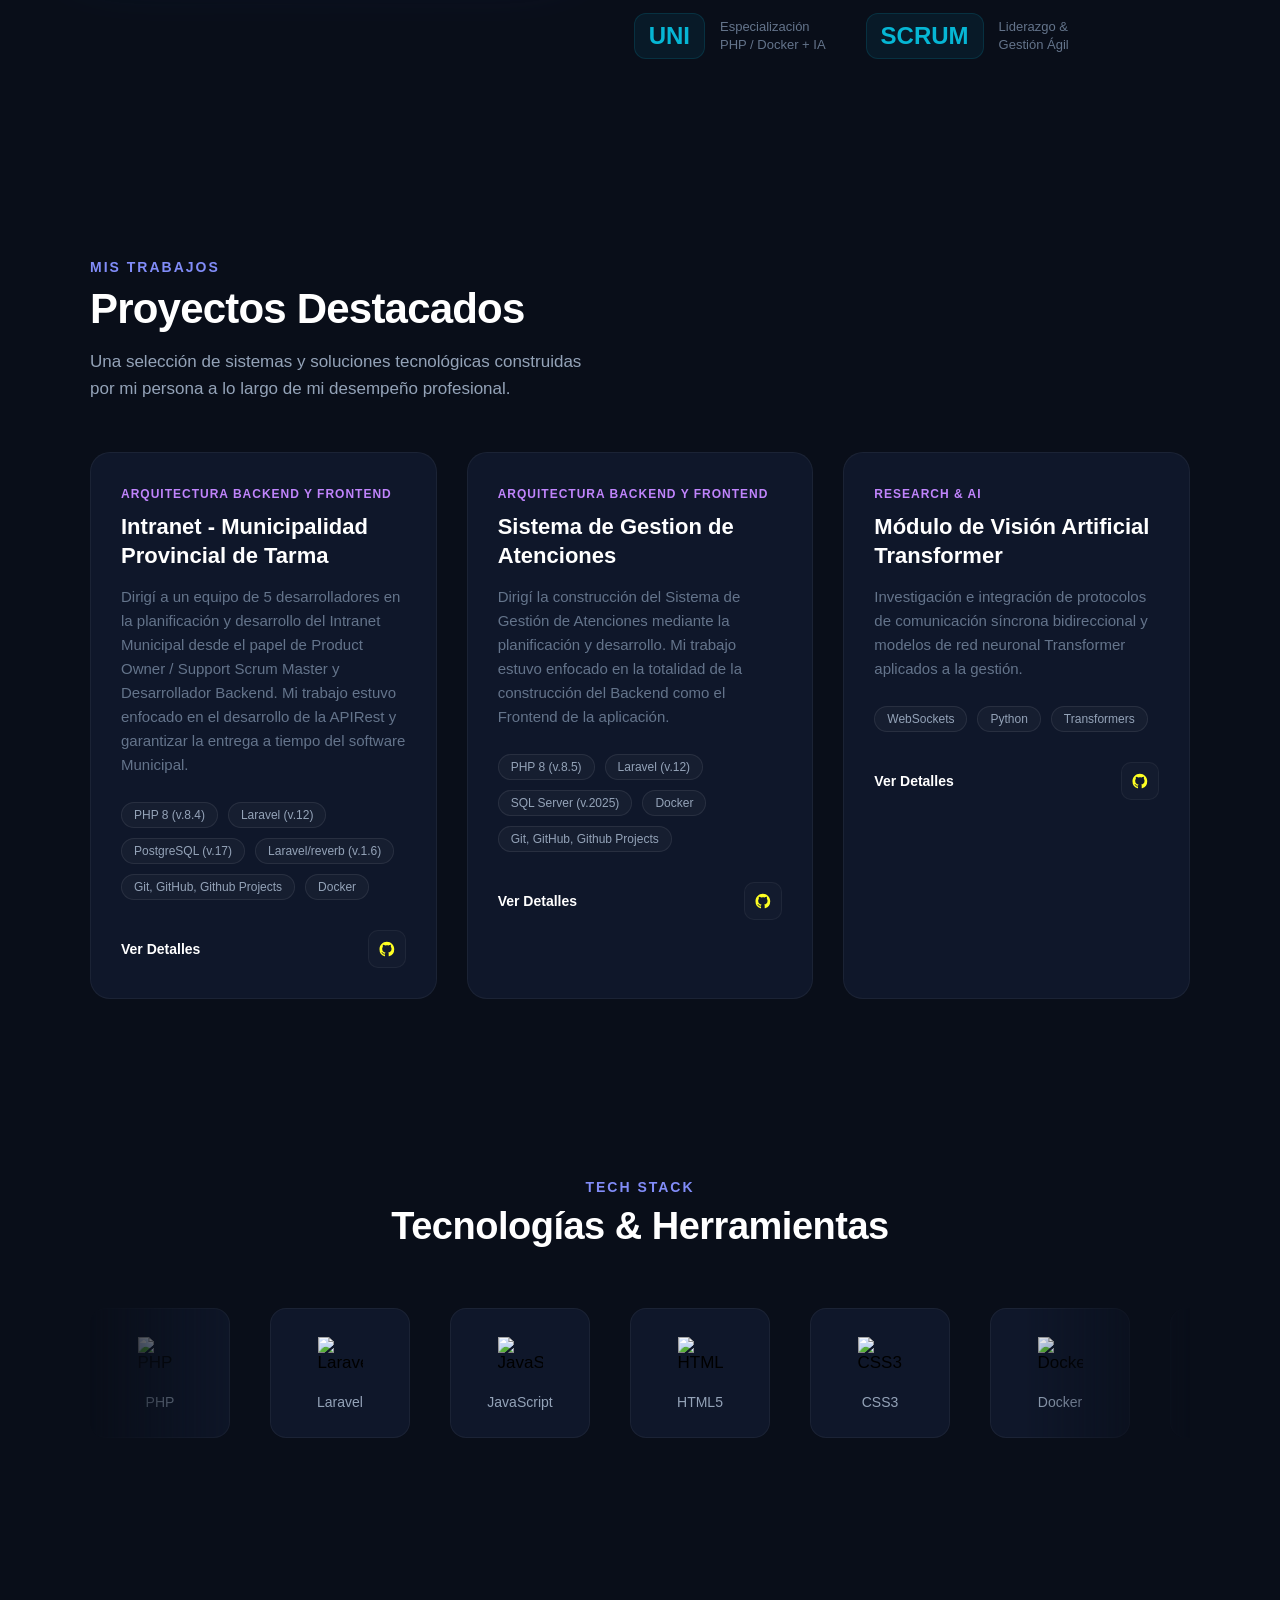
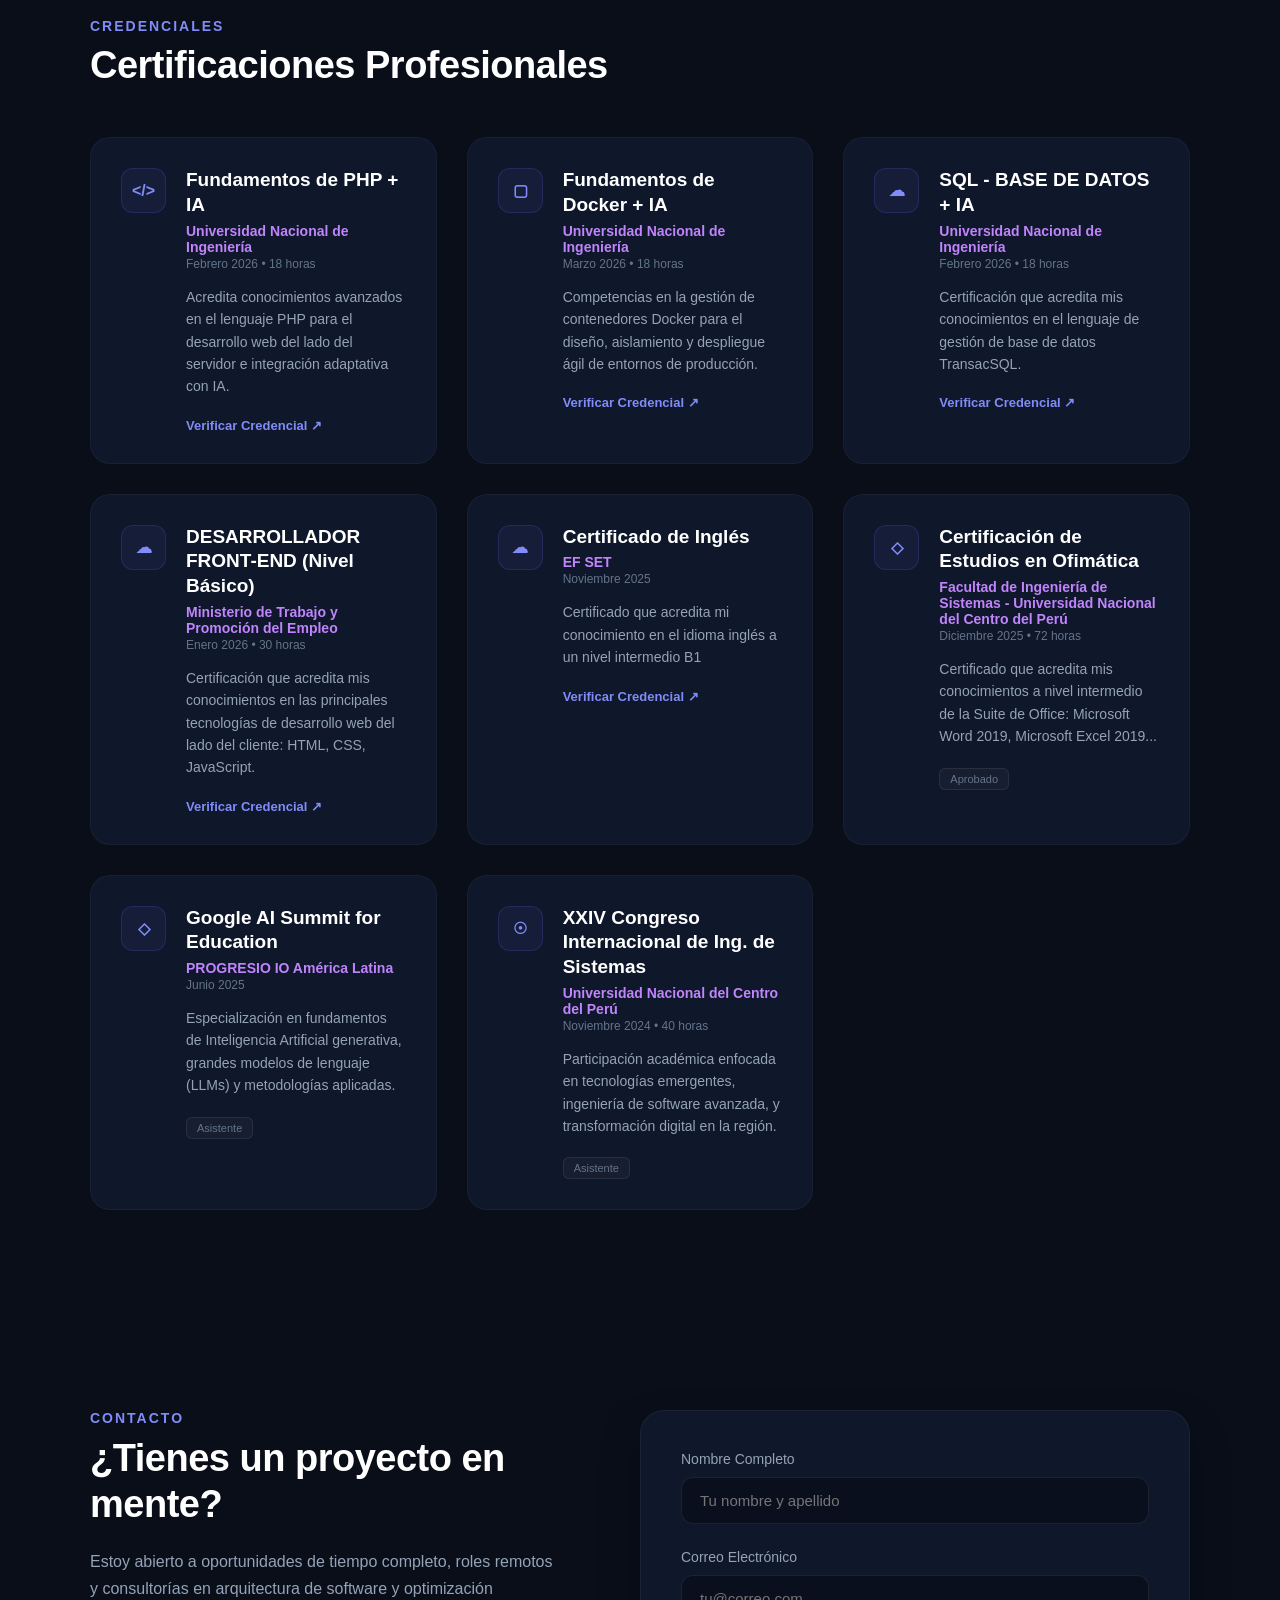
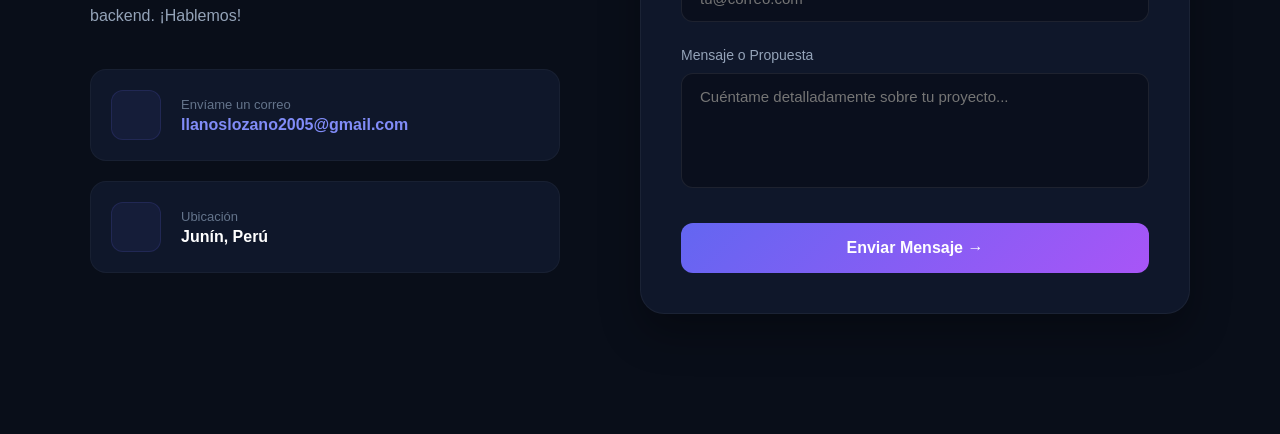
==== commit 313fe523: "Arreglos de componentes" ====
--- a/index.html
+++ b/index.html
@@ -19,22 +19,33 @@
         <script src="public/js/includeComponents.js" defer></script>
     </head>
     <body>
-        <!-- Div principal que será sobreescrito en cada momento -->
+        <!-- Componente Navbar en la pestaña principal -->
         <div data-component="navbar">
             </div>
-
+        
         <main>
+            <!-- Componente Hero en la pestaña principal -->
             <div data-component="hero"></div>
 
+            <!-- Componente About en la pestaña principal -->
             <div data-component="about"></div>
             
+            <!-- Componente Projects en la pestaña principal -->
             <div data-component="projects"></div>
 
+            <!-- Componente Skills en la pestaña principal -->
             <div data-component="skills"></div>
+
+            <!-- Componente Certifications en la pestaña principal -->
             <div data-component="certifications"></div>
+
+            <!-- Componente Contact en la pestaña principal -->
             <div data-component="contact"></div>
 
+            <!-- Componente Sesiones de clase en la pestaña principal -->
             <div data-component="sesiones-clase"></div>
+
+
         </main>
 
     </body>
--- a/public/css/styles.css
+++ b/public/css/styles.css
@@ -6,6 +6,7 @@
 
 html{
     font-size: 62.5%;
+    scroll-behavior: smooth;
 }
 
 :root{
@@ -18,4 +19,5 @@
     /* height: 100vh; */
 
     font-size: 1.7rem;
+    font-family: Verdana, Geneva, Tahoma, sans-serif;
 }
--- a/public/css/hero.css
+++ b/public/css/hero.css
@@ -4,20 +4,19 @@
     justify-content: center;
     min-height: 100vh;
     width: 100%;
+
+    padding: 5rem;
+
     /* Tu color de fondo exacto del archivo global */
     background-color: #090E19; 
-    padding: 12rem 2rem 6rem 2rem;
-    box-sizing: border-box;
 }
 
 .hero-container {
-    display: grid;
-    /* Forzamos dos columnas fijas: texto (55rem = 550px) y foto (36rem = 360px) */
-    grid-template-columns: 55rem 36rem;
+    display: flex;
     /* La distancia exacta y controlada entre los dos bloques */
-    gap: 8rem; 
-    width: 100%;
-    max-width: 100rem; /* Evita que se expandan más allá de 1000px en monitores grandes */
+    gap: 1rem; 
+    width: 100%;
+    max-width: 1200px; /* Evita que se expandan más allá de 1000px en monitores grandes */
     align-items: center;
     justify-content: center;
 }
@@ -25,18 +24,24 @@
 /* --- Bloque de Información (Tamaños Escalados Correctamente) --- */
 .hero-content {
     width: 100%;
+    display: flex;
+    flex-direction: column;
 }
 
 .badge {
     background: rgba(99, 102, 241, 0.1);
     border: 0.1rem solid rgba(99, 102, 241, 0.3);
     color: #818cf8;
-    padding: 0.8rem 1.6rem;
+
+    padding: 1rem 1.6rem;
     border-radius: 5rem;
+    
     font-size: 1.4rem; /* 14px */
-    font-weight: 600;
-    display: inline-block;
+    font-weight: bold;
+    
+    /* display: inline-block; */
     margin-bottom: 2.5rem;
+    width: 15%;
 }
 
 .hero-title {
@@ -81,7 +86,7 @@
     font-weight: 600;
     text-decoration: none;
     transition: all 0.2s ease;
-    display: inline-block;
+    /* display: inline-block; */
 }
 
 .btn-primary {
@@ -94,6 +99,10 @@
     border: 0.1rem solid #1e293b;
     color: white;
     background: rgba(15, 23, 42, 0.4);
+}
+
+.btn-action:hover{
+    opacity: 0.7;
 }
 
 /* --- Bloque de la Imagen --- */
@@ -211,6 +220,7 @@
     width: 2.2rem;  /* 22px de tamaño interno */
     height: 2.2rem;
     fill: #ffffff;  /* Color por defecto para tus iconos dinámicos */
+    color: #fff;
     transition: transform 0.2s ease;
 }
 
